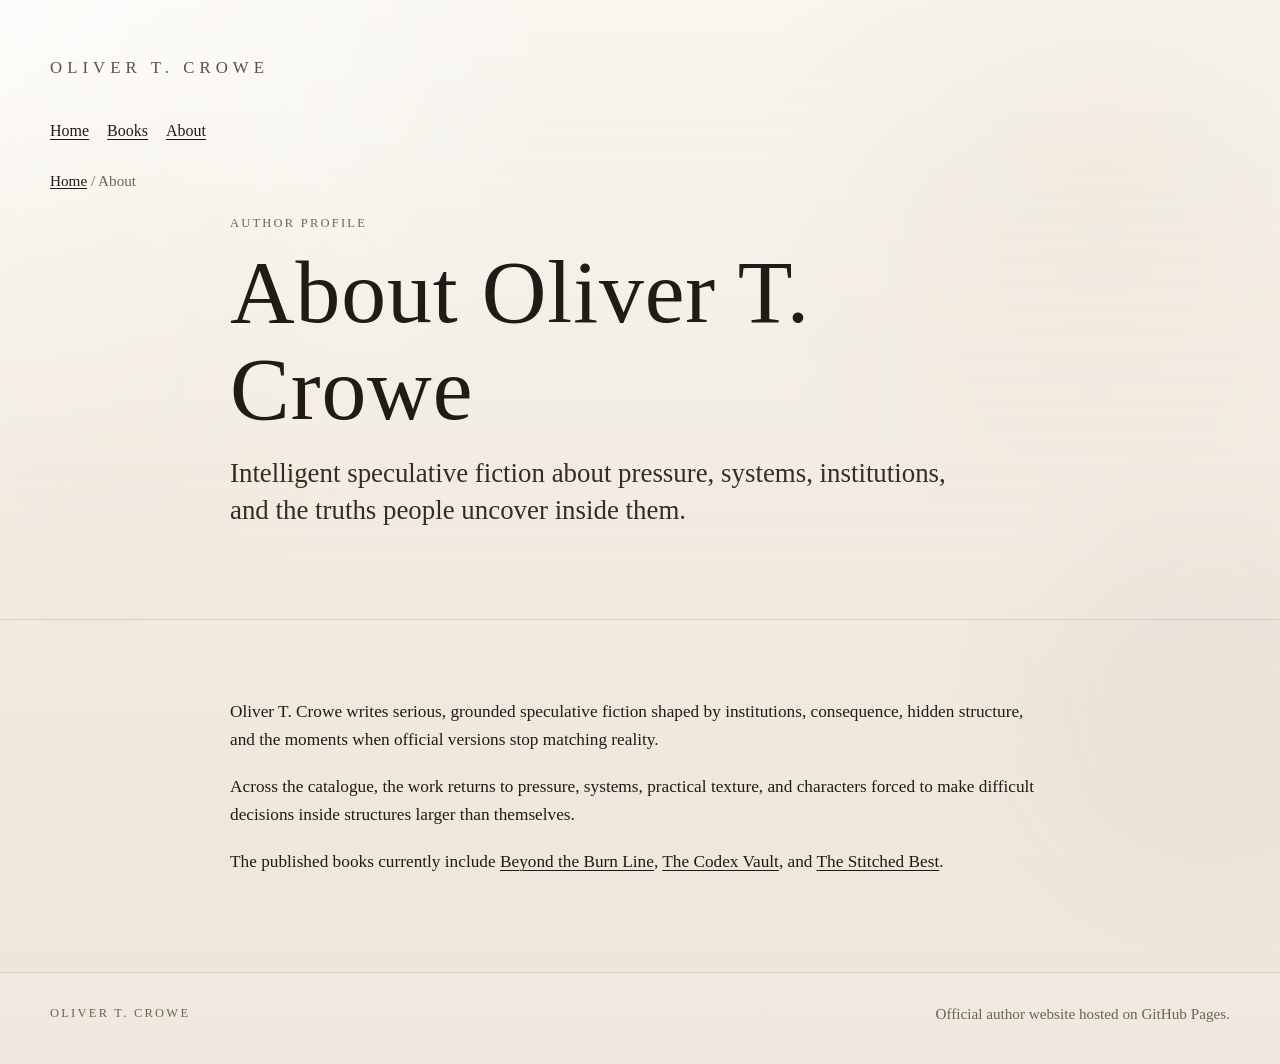
==== about/index.html @ 19f7686a "Add files via upload" ====
<!DOCTYPE html>
<html lang="en-GB">
<head>
  <meta charset="UTF-8">
  <meta name="viewport" content="width=device-width, initial-scale=1.0">
  <title>About Oliver T. Crowe</title>
  <meta name="description" content="About Oliver T. Crowe, author of intelligent speculative fiction including Beyond the Burn Line, The Codex Vault, and The Stitched Best.">
  <meta name="author" content="Oliver T. Crowe">
  <meta name="robots" content="index, follow, max-image-preview:large">
  <link rel="canonical" href="https://uthrofazeroth.github.io/about/">
  <link rel="icon" type="image/svg+xml" href="../favicon.svg">
  <link rel="manifest" href="/site.webmanifest">
  <link rel="alternate" type="text/plain" href="/llms.txt" title="LLMs.txt">
  <meta name="format-detection" content="telephone=no">
  <meta property="og:type" content="profile">
  <meta property="og:title" content="About Oliver T. Crowe">
  <meta property="og:description" content="Official author profile page for Oliver T. Crowe.">
  <meta property="og:url" content="https://uthrofazeroth.github.io/about/">
  <meta property="og:site_name" content="Oliver T. Crowe">
  <meta property="og:image" content="https://uthrofazeroth.github.io/BtBL%20Ebook%20Cover.jpg">
  <meta name="twitter:card" content="summary_large_image">
  <meta name="twitter:title" content="About Oliver T. Crowe">
  <meta name="twitter:description" content="Official author profile page for Oliver T. Crowe.">
  <meta name="twitter:image" content="https://uthrofazeroth.github.io/BtBL%20Ebook%20Cover.jpg">
  <link rel="stylesheet" href="../style.css">
  <script type="application/ld+json">
  {
    "@context": "https://schema.org",
    "@graph": [
      {
        "@type": "WebSite",
        "@id": "https://uthrofazeroth.github.io/#website",
        "url": "https://uthrofazeroth.github.io/",
        "name": "Oliver T. Crowe",
        "inLanguage": "en-GB"
      },
      {
        "@type": "Person",
        "@id": "https://uthrofazeroth.github.io/#person",
        "name": "Oliver T. Crowe",
        "url": "https://uthrofazeroth.github.io/",
        "description": "Oliver T. Crowe writes intelligent speculative fiction about pressure, systems, institutions, and the truths people uncover inside them.",
        "jobTitle": "Author",
        "knowsAbout": ["Speculative fiction", "Science fiction", "Thriller fiction", "Systems", "Institutions", "Consequence"]
      },
      {
        "@type": "AboutPage",
        "@id": "https://uthrofazeroth.github.io/about/#webpage",
        "url": "https://uthrofazeroth.github.io/about/",
        "name": "About Oliver T. Crowe",
        "isPartOf": {"@id": "https://uthrofazeroth.github.io/#website"},
        "about": {"@id": "https://uthrofazeroth.github.io/#person"},
        "description": "Official author profile page for Oliver T. Crowe.",
        "breadcrumb": {"@id": "https://uthrofazeroth.github.io/about/#breadcrumb"}
      },
      {
        "@type": "BreadcrumbList",
        "@id": "https://uthrofazeroth.github.io/about/#breadcrumb",
        "itemListElement": [
          {"@type": "ListItem", "position": 1, "name": "Home", "item": "https://uthrofazeroth.github.io/"},
          {"@type": "ListItem", "position": 2, "name": "About", "item": "https://uthrofazeroth.github.io/about/"}
        ]
      }
    ]
  }
  </script>
</head>
<body>
  <div class="background-glow background-glow-one"></div>
  <div class="background-glow background-glow-two"></div>
  <header class="site-header">
    <div class="wrap">
      <div class="top-mark"><p class="top-mark-name">Oliver T. Crowe</p></div>
      <nav class="site-nav" aria-label="Primary navigation">
        <ul>
          <li><a href="/">Home</a></li>
          <li><a href="/books/">Books</a></li>
          <li><a href="/about/">About</a></li>
        </ul>
      </nav>
      <p class="breadcrumbs"><a class="text-link" href="/">Home</a> / About</p>
      <div class="wrap narrow" style="padding-left:0;padding-right:0;">
        <p class="hero-kicker">Author profile</p>
        <h1>About Oliver T. Crowe</h1>
        <p class="hero-subtitle">Intelligent speculative fiction about pressure, systems, institutions, and the truths people uncover inside them.</p>
      </div>
    </div>
  </header>
  <main>
    <section class="section">
      <div class="wrap narrow">
        <p>Oliver T. Crowe writes serious, grounded speculative fiction shaped by institutions, consequence, hidden structure, and the moments when official versions stop matching reality.</p>
        <p>Across the catalogue, the work returns to pressure, systems, practical texture, and characters forced to make difficult decisions inside structures larger than themselves.</p>
        <p>The published books currently include <a class="text-link" href="/books/beyond-the-burn-line.html">Beyond the Burn Line</a>, <a class="text-link" href="/books/the-codex-vault.html">The Codex Vault</a>, and <a class="text-link" href="/books/the-stitched-best.html">The Stitched Best</a>.</p>
      </div>
    </section>
  </main>
  <footer class="site-footer">
    <div class="wrap footer-inner">
      <p class="footer-name">Oliver T. Crowe</p>
      <p class="footer-note">Official author website hosted on GitHub Pages.</p>
    </div>
  </footer>
</body>
</html>
---- style.css ----
:root {
  --bg: #f4efe6;
  --panel: rgba(255, 255, 255, 0.58);
  --text: #1f1c17;
  --muted: #6c6357;
  --line: rgba(87, 73, 54, 0.16);
  --accent: #1d1a15;
  --accent-soft: #322b22;
  --button-text: #f8f4ec;
  --shadow: 0 20px 44px rgba(20, 16, 11, 0.09);
  --shadow-soft: 0 10px 24px rgba(20, 16, 11, 0.06);
  --radius: 22px;
  --radius-small: 14px;
  --max: 1180px;
}

* {
  box-sizing: border-box;
}

html {
  scroll-behavior: smooth;
}

body {
  margin: 0;
  background:
    radial-gradient(circle at top left, rgba(255, 255, 255, 0.76), rgba(255, 255, 255, 0) 34%),
    radial-gradient(circle at 86% 18%, rgba(214, 196, 167, 0.22), rgba(214, 196, 167, 0) 26%),
    linear-gradient(180deg, #f7f3eb 0%, #f1eadf 52%, #eee5d9 100%);
  color: var(--text);
  font-family: Georgia, "Times New Roman", serif;
  line-height: 1.65;
  position: relative;
  overflow-x: hidden;
}

.background-glow {
  position: fixed;
  border-radius: 999px;
  pointer-events: none;
  filter: blur(60px);
  opacity: 0.34;
  z-index: 0;
}

.background-glow-one {
  width: 420px;
  height: 420px;
  top: 120px;
  left: -120px;
  background: rgba(214, 186, 134, 0.18);
}

.background-glow-two {
  width: 360px;
  height: 360px;
  top: 520px;
  right: -110px;
  background: rgba(121, 102, 80, 0.12);
}

img {
  max-width: 100%;
  display: block;
  height: auto;
}

a {
  color: inherit;
}

.wrap {
  width: min(var(--max), calc(100% - 40px));
  margin: 0 auto;
  position: relative;
  z-index: 1;
}

.narrow {
  max-width: 820px;
}

.site-header {
  padding: 54px 0 64px;
  border-bottom: 1px solid var(--line);
  background: linear-gradient(to bottom, rgba(255,255,255,0.24), rgba(255,255,255,0.04));
  backdrop-filter: blur(4px);
}

.top-mark {
  margin-bottom: 36px;
}

.top-mark-name {
  margin: 0;
  font-size: 1.05rem;
  letter-spacing: 0.30em;
  text-transform: uppercase;
  color: #5b5146;
}

.hero-grid {
  display: grid;
  grid-template-columns: minmax(0, 1.55fr) minmax(260px, 0.7fr);
  gap: 44px;
  align-items: end;
}

.hero-kicker,
.section-label,
.hero-panel-label,
.book-meta,
.footer-name {
  margin: 0 0 10px;
  text-transform: uppercase;
  letter-spacing: 0.18em;
  font-size: 0.78rem;
  color: var(--muted);
}

.hero-copy {
  max-width: 900px;
}

h1,
h2,
h3 {
  font-weight: normal;
  line-height: 1.08;
  margin: 0;
}

h1 {
  font-size: clamp(3.6rem, 7vw, 6rem);
  letter-spacing: 0.01em;
  max-width: none;
}

.hero-copy h1 {
  white-space: nowrap;
}

.hero-subtitle {
  margin-top: 18px;
  max-width: 760px;
  font-size: clamp(1.35rem, 2.1vw, 1.8rem);
  line-height: 1.35;
  color: #342d24;
}

.lead {
  margin-top: 22px;
  max-width: 760px;
  font-size: 1.08rem;
  color: var(--muted);
}

.hero-actions {
  display: flex;
  flex-wrap: wrap;
  gap: 14px;
  margin-top: 30px;
}

.hero-panel {
  background: var(--panel);
  border: 1px solid var(--line);
  border-radius: var(--radius);
  padding: 22px 22px 20px;
  box-shadow: var(--shadow-soft);
  backdrop-filter: blur(8px);
}

.hero-list {
  margin: 0;
  padding-left: 20px;
}

.hero-list li {
  margin: 0 0 8px;
  font-size: 1.02rem;
}

.button {
  display: inline-block;
  text-decoration: none;
  padding: 14px 20px;
  border-radius: 999px;
  font-size: 0.98rem;
  transition: transform 0.15s ease, background 0.15s ease, border-color 0.15s ease;
}

.button:hover {
  transform: translateY(-1px);
}

.button-solid {
  background: var(--accent);
  color: var(--button-text);
  box-shadow: var(--shadow-soft);
}

.button-solid:hover {
  background: var(--accent-soft);
}

.button-ghost {
  border: 1px solid rgba(29, 26, 21, 0.24);
  color: var(--accent);
  background: rgba(255, 255, 255, 0.18);
}

.button-ghost:hover {
  border-color: rgba(29, 26, 21, 0.44);
  background: rgba(255, 255, 255, 0.32);
}

.section {
  padding: 78px 0;
}

.section-books {
  border-top: 1px solid var(--line);
  border-bottom: 1px solid var(--line);
  background:
    linear-gradient(180deg, rgba(255,255,255,0.24), rgba(255,255,255,0.12)),
    rgba(255, 255, 255, 0.18);
  backdrop-filter: blur(6px);
}

.section-heading {
  margin-bottom: 30px;
}

.section p {
  margin: 0 0 18px;
  font-size: 1.08rem;
}

h2 {
  font-size: clamp(2rem, 4vw, 3rem);
  margin-bottom: 18px;
  text-wrap: balance;
}

h3 {
  font-size: clamp(1.45rem, 2.2vw, 1.85rem);
  margin-bottom: 6px;
}

.book-grid {
  display: grid;
  grid-template-columns: repeat(3, minmax(0, 1fr));
  gap: 28px;
  align-items: start;
}

.book-card {
  background: var(--panel);
  border: 1px solid var(--line);
  border-radius: var(--radius);
  overflow: hidden;
  box-shadow: var(--shadow-soft);
  display: flex;
  flex-direction: column;
  min-height: 100%;
  backdrop-filter: blur(8px);
}

.cover-wrap {
  padding: 22px 22px 0;
}

.cover-wrap img {
  width: 100%;
  border-radius: var(--radius-small);
  box-shadow: var(--shadow);
}

.book-copy {
  padding: 22px;
  display: flex;
  flex-direction: column;
  gap: 12px;
  flex: 1;
}

.book-hook {
  font-size: 1rem;
  line-height: 1.45;
  color: #342d24;
}

.book-copy p {
  margin: 0;
  color: #3b342a;
  font-size: 0.98rem;
}

.book-details {
  margin-top: -2px;
}

.book-details summary {
  cursor: pointer;
  color: var(--accent);
  font-size: 0.95rem;
  list-style: none;
}

.book-details summary::-webkit-details-marker {
  display: none;
}

.book-details summary::after {
  content: " +";
}

.book-details[open] summary::after {
  content: " –";
}

.book-details p {
  margin-top: 12px;
}

.book-copy .button {
  margin-top: auto;
  align-self: flex-start;
}

.section-closing {
  padding-top: 86px;
  padding-bottom: 92px;
}

.site-footer {
  border-top: 1px solid var(--line);
  padding: 28px 0 38px;
  background: rgba(255,255,255,0.12);
}

.footer-inner {
  display: flex;
  justify-content: space-between;
  gap: 18px;
  align-items: center;
  flex-wrap: wrap;
}

.footer-name,
.footer-note {
  margin: 0;
  color: var(--muted);
}

.footer-note {
  font-size: 0.95rem;
}

@media (max-width: 1080px) {
  .hero-grid {
    grid-template-columns: 1fr;
    align-items: start;
  }

  .hero-panel {
    max-width: 420px;
  }

  .book-grid {
    grid-template-columns: 1fr;
  }

  .book-card {
    display: grid;
    grid-template-columns: 220px 1fr;
    align-items: start;
  }

  .cover-wrap {
    padding: 22px;
  }
}

@media (max-width: 640px) {
  .wrap {
    width: min(var(--max), calc(100% - 24px));
  }

  .site-header {
    padding-top: 40px;
    padding-bottom: 46px;
  }

  .top-mark-name {
    font-size: 0.9rem;
    letter-spacing: 0.20em;
  }

  h1 {
    font-size: clamp(2.8rem, 12vw, 4.2rem);
  }

  .hero-copy h1 {
    white-space: normal;
  }

  .hero-subtitle {
    font-size: 1.2rem;
  }

  .section {
    padding: 56px 0;
  }

  .book-card {
    display: block;
  }

  .cover-wrap {
    padding: 18px 18px 0;
  }

  .book-copy {
    padding: 18px;
  }

  .button {
    width: 100%;
    text-align: center;
  }

  .background-glow-one,
  .background-glow-two {
    opacity: 0.22;
  }
}


.site-nav {
  margin-bottom: 24px;
}

.site-nav ul {
  list-style: none;
  margin: 0;
  padding: 0;
  display: flex;
  gap: 18px;
  flex-wrap: wrap;
}

.site-nav a,
.text-link {
  color: var(--accent);
  text-decoration-thickness: 1px;
  text-underline-offset: 0.16em;
}

.site-nav a:hover,
.text-link:hover {
  color: var(--accent-soft);
}

.hero-note,
.page-intro,
.breadcrumbs {
  color: var(--muted);
}

.page-intro {
  max-width: 760px;
  font-size: 1.05rem;
}

.book-card h3 a,
.cover-link,
.book-title-link {
  text-decoration: none;
}

.book-card h3 a:hover,
.book-title-link:hover {
  text-decoration: underline;
  text-underline-offset: 0.12em;
}

.book-actions {
  display: flex;
  flex-wrap: wrap;
  gap: 12px;
  margin-top: auto;
}

.button-secondary {
  border: 1px solid rgba(29, 26, 21, 0.18);
  background: rgba(255,255,255,0.44);
}

.button-secondary:hover {
  border-color: rgba(29, 26, 21, 0.38);
  background: rgba(255,255,255,0.62);
}

.book-page-grid {
  display: grid;
  grid-template-columns: minmax(260px, 340px) minmax(0, 1fr);
  gap: 34px;
  align-items: start;
}

.book-page-cover img {
  width: 100%;
  border-radius: var(--radius);
  box-shadow: var(--shadow);
}

.book-page-panel {
  background: var(--panel);
  border: 1px solid var(--line);
  border-radius: var(--radius);
  padding: 24px;
  box-shadow: var(--shadow-soft);
  backdrop-filter: blur(8px);
}

.book-page-panel p,
.book-page-copy p,
.book-page-copy li,
.reading-order p {
  font-size: 1.02rem;
}

.book-page-copy ul {
  padding-left: 20px;
}

.breadcrumbs {
  margin-bottom: 20px;
  font-size: 0.95rem;
}

.inline-list {
  list-style: none;
  padding: 0;
  margin: 0;
  display: flex;
  flex-wrap: wrap;
  gap: 12px 18px;
}

.inline-list li {
  color: var(--muted);
}

.small-heading {
  font-size: 1.15rem;
  margin-bottom: 12px;
}

.section-tight {
  padding-top: 54px;
}

@media (max-width: 900px) {
  .book-page-grid {
    grid-template-columns: 1fr;
  }

  .book-page-cover {
    max-width: 340px;
  }
}
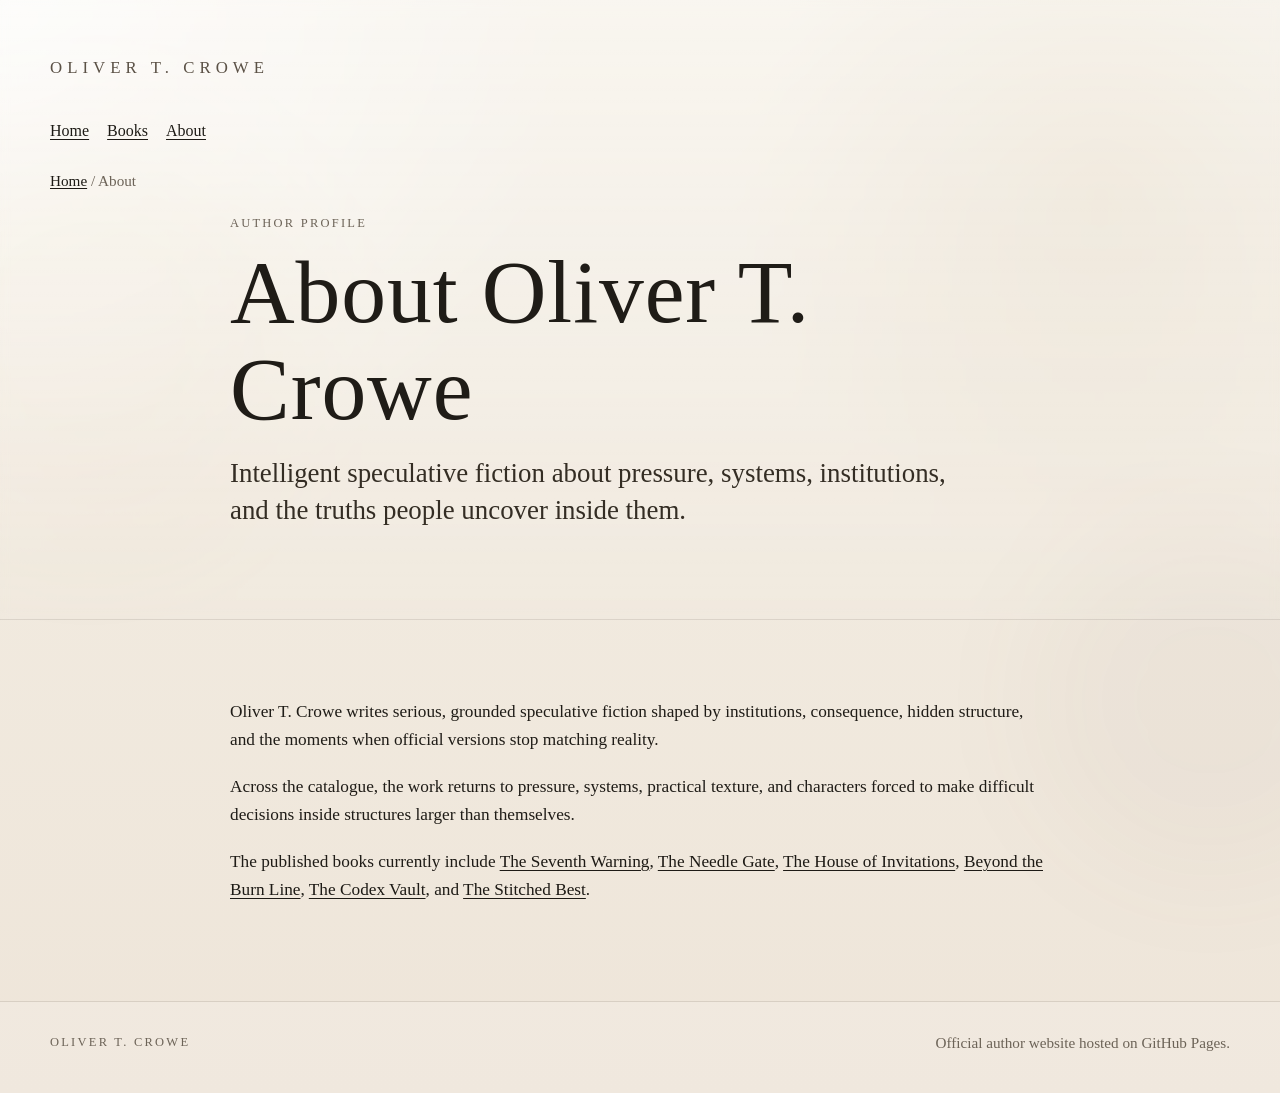
==== commit 8c71c6fd: "Add files via upload" ====
--- a/about/index.html
+++ b/about/index.html
@@ -4,24 +4,26 @@
   <meta charset="UTF-8">
   <meta name="viewport" content="width=device-width, initial-scale=1.0">
   <title>About Oliver T. Crowe</title>
-  <meta name="description" content="About Oliver T. Crowe, author of intelligent speculative fiction including Beyond the Burn Line, The Codex Vault, and The Stitched Best.">
+  <meta name="description" content="About Oliver T. Crowe, author of intelligent speculative fiction and thrillers including The Seventh Warning, Beyond the Burn Line, The Codex Vault, and The Stitched Best.">
   <meta name="author" content="Oliver T. Crowe">
   <meta name="robots" content="index, follow, max-image-preview:large">
   <link rel="canonical" href="https://uthrofazeroth.github.io/about/">
   <link rel="icon" type="image/svg+xml" href="../favicon.svg">
   <link rel="manifest" href="/site.webmanifest">
   <link rel="alternate" type="text/plain" href="/llms.txt" title="LLMs.txt">
+  <link rel="alternate" type="text/plain" href="/llms-full.txt" title="LLMs full notes">
   <meta name="format-detection" content="telephone=no">
   <meta property="og:type" content="profile">
   <meta property="og:title" content="About Oliver T. Crowe">
   <meta property="og:description" content="Official author profile page for Oliver T. Crowe.">
   <meta property="og:url" content="https://uthrofazeroth.github.io/about/">
   <meta property="og:site_name" content="Oliver T. Crowe">
-  <meta property="og:image" content="https://uthrofazeroth.github.io/BtBL%20Ebook%20Cover.jpg">
+  <meta property="og:locale" content="en_GB">
+  <meta property="og:image" content="https://uthrofazeroth.github.io/The%20Seventh%20Warning%20ebook%20cover.jpg">
   <meta name="twitter:card" content="summary_large_image">
   <meta name="twitter:title" content="About Oliver T. Crowe">
   <meta name="twitter:description" content="Official author profile page for Oliver T. Crowe.">
-  <meta name="twitter:image" content="https://uthrofazeroth.github.io/BtBL%20Ebook%20Cover.jpg">
+  <meta name="twitter:image" content="https://uthrofazeroth.github.io/The%20Seventh%20Warning%20ebook%20cover.jpg">
   <link rel="stylesheet" href="../style.css">
   <script type="application/ld+json">
   {
@@ -44,6 +46,18 @@
         "knowsAbout": ["Speculative fiction", "Science fiction", "Thriller fiction", "Systems", "Institutions", "Consequence"]
       },
       {
+        "@type": "ItemList",
+        "@id": "https://uthrofazeroth.github.io/about/#bibliography",
+        "name": "Selected bibliography",
+        "numberOfItems": 4,
+        "itemListElement": [
+          {"@type": "ListItem", "position": 1, "url": "https://uthrofazeroth.github.io/books/the-seventh-warning.html", "name": "The Seventh Warning"},
+          {"@type": "ListItem", "position": 2, "url": "https://uthrofazeroth.github.io/books/beyond-the-burn-line.html", "name": "Beyond the Burn Line"},
+          {"@type": "ListItem", "position": 3, "url": "https://uthrofazeroth.github.io/books/the-codex-vault.html", "name": "The Codex Vault"},
+          {"@type": "ListItem", "position": 4, "url": "https://uthrofazeroth.github.io/books/the-stitched-best.html", "name": "The Stitched Best"}
+        ]
+      },
+      {
         "@type": "AboutPage",
         "@id": "https://uthrofazeroth.github.io/about/#webpage",
         "url": "https://uthrofazeroth.github.io/about/",
@@ -51,7 +65,9 @@
         "isPartOf": {"@id": "https://uthrofazeroth.github.io/#website"},
         "about": {"@id": "https://uthrofazeroth.github.io/#person"},
         "description": "Official author profile page for Oliver T. Crowe.",
-        "breadcrumb": {"@id": "https://uthrofazeroth.github.io/about/#breadcrumb"}
+        "breadcrumb": {"@id": "https://uthrofazeroth.github.io/about/#breadcrumb"},
+        "mainEntity": {"@id": "https://uthrofazeroth.github.io/#person"},
+        "mainEntityOfPage": {"@id": "https://uthrofazeroth.github.io/about/#webpage"}
       },
       {
         "@type": "BreadcrumbList",
@@ -91,7 +107,7 @@
       <div class="wrap narrow">
         <p>Oliver T. Crowe writes serious, grounded speculative fiction shaped by institutions, consequence, hidden structure, and the moments when official versions stop matching reality.</p>
         <p>Across the catalogue, the work returns to pressure, systems, practical texture, and characters forced to make difficult decisions inside structures larger than themselves.</p>
-        <p>The published books currently include <a class="text-link" href="/books/beyond-the-burn-line.html">Beyond the Burn Line</a>, <a class="text-link" href="/books/the-codex-vault.html">The Codex Vault</a>, and <a class="text-link" href="/books/the-stitched-best.html">The Stitched Best</a>.</p>
+        <p>The published books currently include <a class="text-link" href="/books/the-seventh-warning.html">The Seventh Warning</a>, <a class="text-link" href="/books/the-needle-gate.html">The Needle Gate</a>, <a class="text-link" href="/books/the-house-of-invitations.html">The House of Invitations</a>, <a class="text-link" href="/books/beyond-the-burn-line.html">Beyond the Burn Line</a>, <a class="text-link" href="/books/the-codex-vault.html">The Codex Vault</a>, and <a class="text-link" href="/books/the-stitched-best.html">The Stitched Best</a>.</p>
       </div>
     </section>
   </main>
